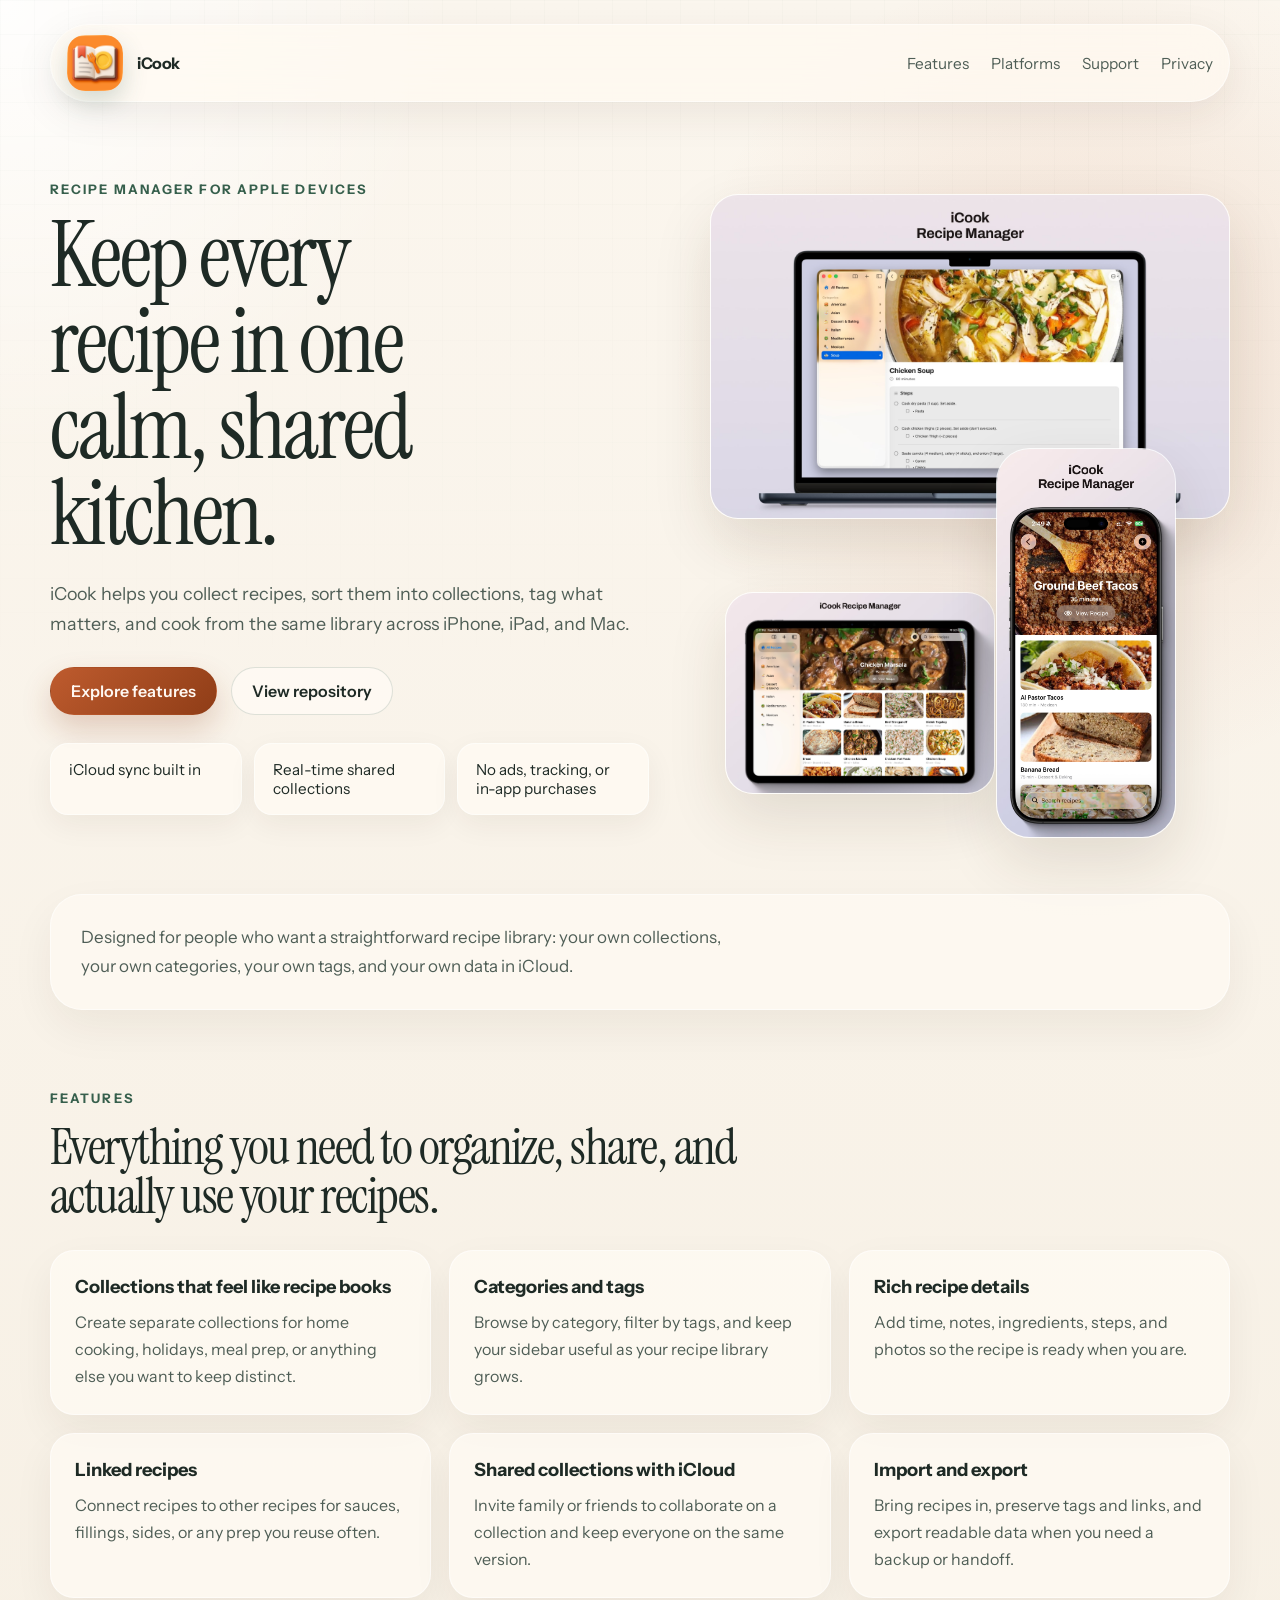
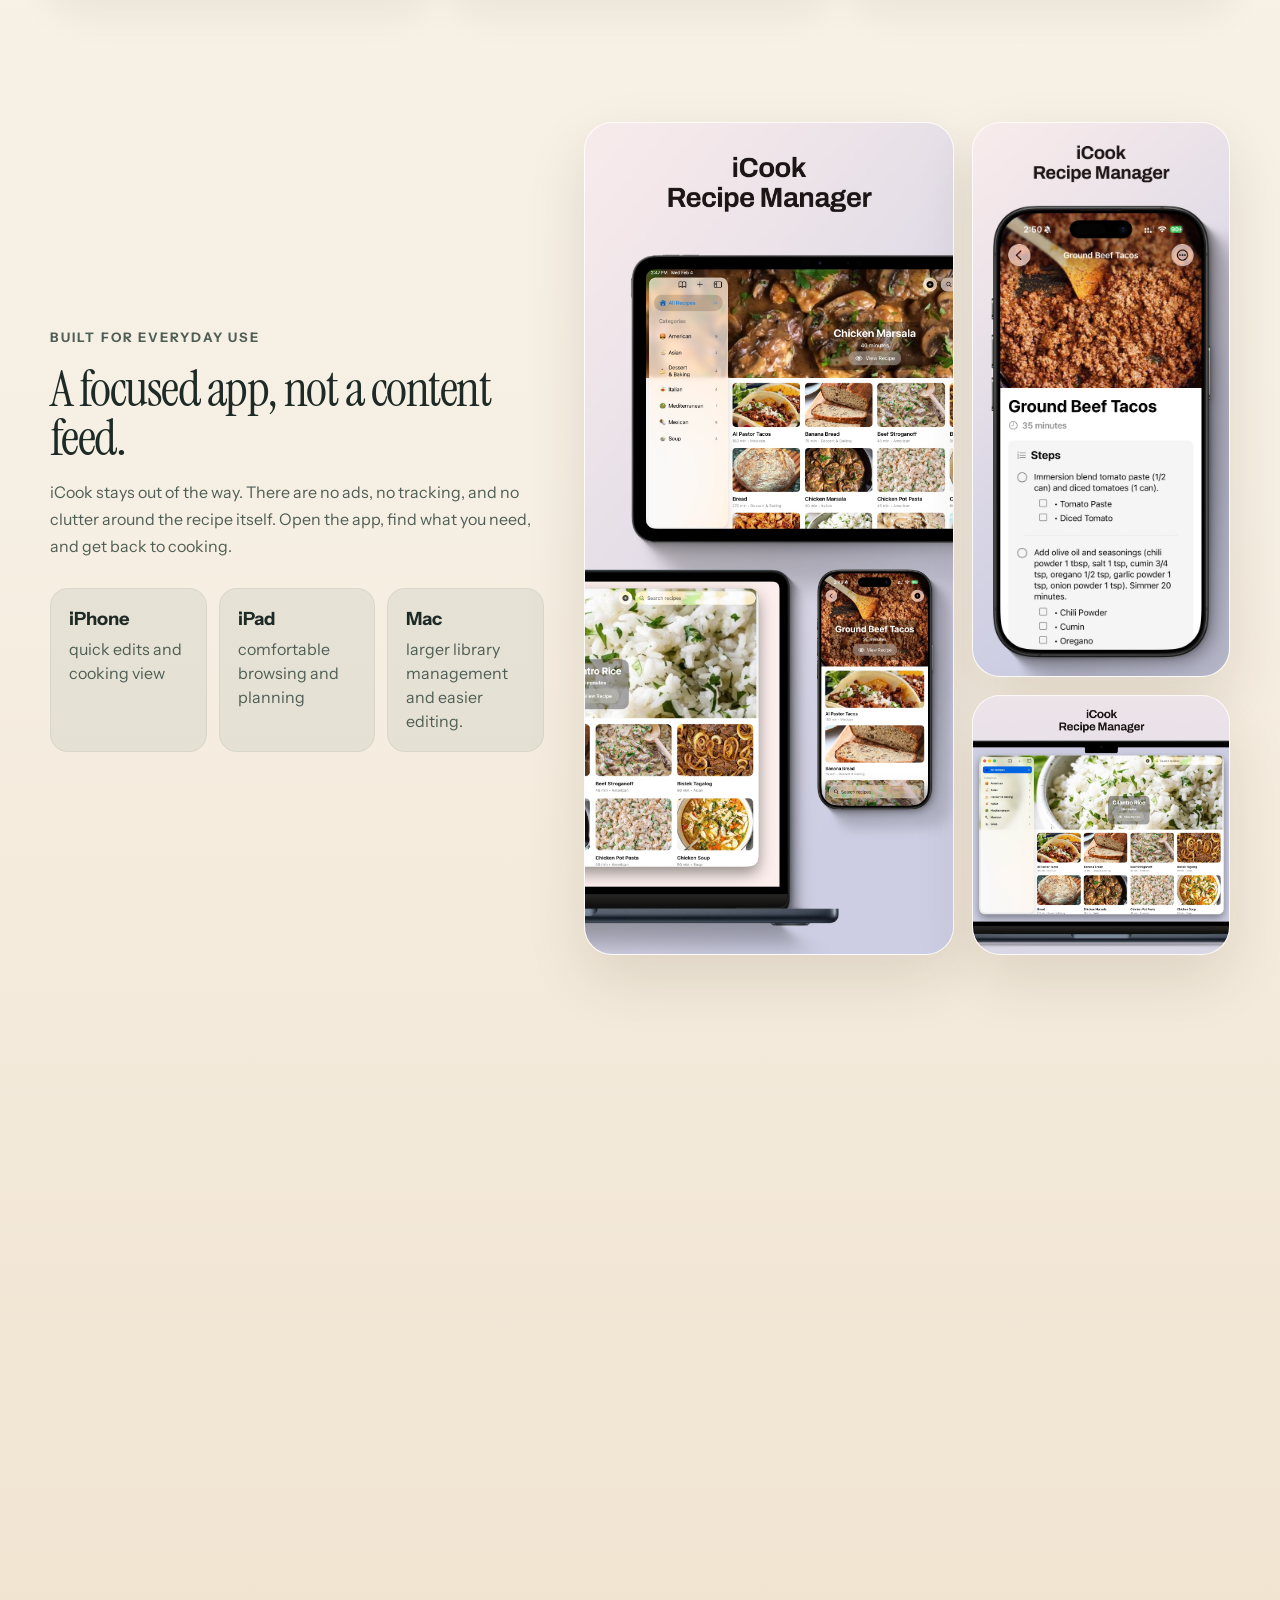
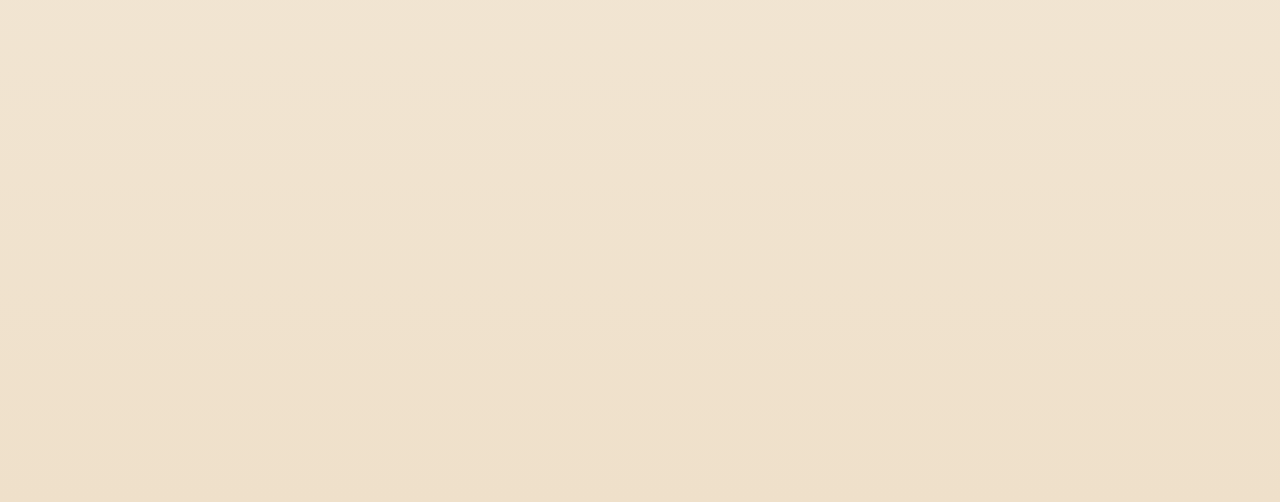
==== docs/index.html @ 50cb4909 "Updated docs" ====
<!DOCTYPE html>
<html lang="en">
<head>
  <meta charset="utf-8">
  <meta name="viewport" content="width=device-width, initial-scale=1">
  <title>iCook Recipe Manager</title>
  <meta
    name="description"
    content="iCook is a clean recipe manager for iPhone, iPad, and Mac with iCloud sync, shared collections, tags, import/export, and a focused cooking workflow."
  >
  <link rel="icon" type="image/png" href="icon-light.png">
  <link rel="preconnect" href="https://fonts.googleapis.com">
  <link rel="preconnect" href="https://fonts.gstatic.com" crossorigin>
  <link href="https://fonts.googleapis.com/css2?family=Instrument+Sans:wght@400;500;600;700&family=Instrument+Serif:ital@0;1&display=swap" rel="stylesheet">
  <link rel="stylesheet" href="site.css">
</head>
<body>
  <div class="page-shell">
    <header class="hero">
      <nav class="topbar" aria-label="Primary">
        <a class="brand" href="#top" aria-label="iCook home">
          <img src="icon-light.png" alt="" width="56" height="56">
          <span>iCook</span>
        </a>
        <div class="nav-links">
          <a href="#features">Features</a>
          <a href="#platforms">Platforms</a>
          <a href="Support.html">Support</a>
          <a href="PrivacyPolicy.html">Privacy</a>
        </div>
      </nav>

      <section class="hero-grid" id="top">
        <div class="hero-copy reveal">
          <p class="eyebrow">Recipe Manager for Apple devices</p>
          <h1>Keep every recipe in one calm, shared kitchen.</h1>
          <p class="lede">
            iCook helps you collect recipes, sort them into collections, tag what matters,
            and cook from the same library across iPhone, iPad, and Mac.
          </p>
          <div class="hero-actions">
            <a class="button button-primary" href="#features">Explore features</a>
            <a class="button button-secondary" href="https://github.com/gbabichev/iCook">View repository</a>
          </div>
          <ul class="hero-points" aria-label="Highlights">
            <li>iCloud sync built in</li>
            <li>Real-time shared collections</li>
            <li>No ads, tracking, or in-app purchases</li>
          </ul>
        </div>

        <div class="hero-visual reveal" aria-label="iCook app previews">
          <div class="device-stack">
            <figure class="shot shot-mac">
              <img src="Mac-1.jpg" alt="iCook on Mac showing recipe collections and details">
            </figure>
            <figure class="shot shot-ipad">
              <img src="iPad-1.jpg" alt="iCook on iPad showing the collection and recipe interface">
            </figure>
            <figure class="shot shot-iphone">
              <img src="iOS-1.jpg" alt="iCook on iPhone showing a recipe detail screen">
            </figure>
          </div>
        </div>
      </section>
    </header>

    <main>
      <section class="summary-band reveal">
        <p>
          Designed for people who want a straightforward recipe library:
          your own collections, your own categories, your own tags, and your own data in iCloud.
        </p>
      </section>

      <section class="section" id="features">
        <div class="section-heading reveal">
          <p class="eyebrow">Features</p>
          <h2>Everything you need to organize, share, and actually use your recipes.</h2>
        </div>

        <div class="feature-grid">
          <article class="feature-card reveal">
            <h3>Collections that feel like recipe books</h3>
            <p>Create separate collections for home cooking, holidays, meal prep, or anything else you want to keep distinct.</p>
          </article>

          <article class="feature-card reveal">
            <h3>Categories and tags</h3>
            <p>Browse by category, filter by tags, and keep your sidebar useful as your recipe library grows.</p>
          </article>

          <article class="feature-card reveal">
            <h3>Rich recipe details</h3>
            <p>Add time, notes, ingredients, steps, and photos so the recipe is ready when you are.</p>
          </article>

          <article class="feature-card reveal">
            <h3>Linked recipes</h3>
            <p>Connect recipes to other recipes for sauces, fillings, sides, or any prep you reuse often.</p>
          </article>

          <article class="feature-card reveal">
            <h3>Shared collections with iCloud</h3>
            <p>Invite family or friends to collaborate on a collection and keep everyone on the same version.</p>
          </article>

          <article class="feature-card reveal">
            <h3>Import and export</h3>
            <p>Bring recipes in, preserve tags and links, and export readable data when you need a backup or handoff.</p>
          </article>
        </div>
      </section>

      <section class="section spotlight">
        <div class="spotlight-copy reveal">
          <p class="eyebrow">Built for everyday use</p>
          <h2>A focused app, not a content feed.</h2>
          <p>
            iCook stays out of the way. There are no ads, no tracking, and no clutter around the recipe itself.
            Open the app, find what you need, and get back to cooking.
          </p>
          <div class="stat-row" aria-label="Product highlights">
            <div class="stat">
              <strong>iPhone</strong>
              <span>quick edits and cooking view</span>
            </div>
            <div class="stat">
              <strong>iPad</strong>
              <span>comfortable browsing and planning</span>
            </div>
            <div class="stat">
              <strong>Mac</strong>
              <span>larger library management and easier editing.</span>
            </div>
          </div>
        </div>

        <div class="spotlight-gallery reveal">
          <figure class="gallery-panel gallery-tall">
            <img src="All.jpg" alt="Combined preview of iCook across Apple devices">
          </figure>
          <figure class="gallery-panel">
            <img src="iOS-2.jpg" alt="iCook on iPhone showing recipe browsing">
          </figure>
          <figure class="gallery-panel">
            <img src="Mac-2.jpg" alt="iCook on Mac showing collection management">
          </figure>
        </div>
      </section>

      <!-- <section class="section workflow">
        <div class="section-heading reveal">
          <p class="eyebrow">Workflow</p>
          <h2>Simple structure for the way real kitchens work.</h2>
        </div>

        <div class="workflow-grid">
          <article class="workflow-step reveal">
            <span>01</span>
            <h3>Save recipes cleanly</h3>
            <p>Capture ingredients, steps, timing, and photos in one place instead of spreading them across notes and screenshots.</p>
          </article>

          <article class="workflow-step reveal">
            <span>02</span>
            <h3>Sort them your way</h3>
            <p>Use collections, categories, and tags to keep weeknight dinners separate from baking projects or shared family recipes.</p>
          </article>

          <article class="workflow-step reveal">
            <span>03</span>
            <h3>Share when it helps</h3>
            <p>Turn a private collection into a shared one through iCloud when you want someone else to add or update recipes.</p>
          </article>
        </div>
      </section> -->

      <section class="section platforms" id="platforms">
        <div class="platforms-copy reveal">
          <p class="eyebrow">Platforms</p>
          <h2>Made for iPhone, iPad, and Mac.</h2>
          <p>
            Your recipes sync through iCloud, so the same library is available across your Apple devices.
            Start on one screen, keep cooking on another.
          </p>
          <div class="platform-list">
            <div>
              <strong>Sync</strong>
              <p>Recipes and collections stay up to date across devices.</p>
            </div>
            <div>
              <strong>Sharing</strong>
              <p>Accept and manage shared collections on iOS and macOS.</p>
            </div>
            <div>
              <strong>Privacy</strong>
              <p>Your data lives in your iCloud account, not on third-party servers.</p>
            </div>
          </div>
        </div>

        <div class="platforms-shot reveal">
          <img src="iPad-2.jpg" alt="iCook on iPad showing category and recipe management">
        </div>
      </section>

      <section class="section closing reveal">
        <div>
          <p class="eyebrow">Learn more</p>
          <h2>Clear product, clear support.</h2>
          <p>
            If you publish this site with GitHub Pages, the support and privacy pages are already included alongside it.
          </p>
        </div>
        <div class="closing-actions">
          <a class="button button-primary" href="Support.html">Open support</a>
          <a class="button button-secondary" href="PrivacyPolicy.html">Read privacy policy</a>
        </div>
      </section>
    </main>
  </div>

  <script src="site.js"></script>
</body>
</html>
---- docs/site.css ----
:root {
  --bg: #f6efe3;
  --bg-strong: #f2e5d1;
  --surface: rgba(255, 252, 247, 0.82);
  --surface-strong: #fffaf2;
  --ink: #1e2a25;
  --ink-soft: #4f5e56;
  --line: rgba(44, 77, 59, 0.14);
  --accent: #be5b2e;
  --accent-strong: #8f3d17;
  --leaf: #365f4c;
  --shadow: 0 24px 60px rgba(58, 41, 20, 0.12);
  --radius-xl: 32px;
  --radius-lg: 24px;
  --radius-md: 18px;
  --content-width: 1180px;
}

* {
  box-sizing: border-box;
}

html {
  scroll-behavior: smooth;
}

body {
  margin: 0;
  min-width: 320px;
  font-family: "Instrument Sans", "Avenir Next", "Segoe UI", sans-serif;
  color: var(--ink);
  background:
    radial-gradient(circle at top left, rgba(255, 255, 255, 0.9), transparent 28rem),
    radial-gradient(circle at 85% 10%, rgba(190, 91, 46, 0.14), transparent 26rem),
    linear-gradient(180deg, #fbf6ee 0%, var(--bg) 56%, #efe0ca 100%);
}

body::before {
  content: "";
  position: fixed;
  inset: 0;
  pointer-events: none;
  background-image:
    linear-gradient(rgba(54, 95, 76, 0.035) 1px, transparent 1px),
    linear-gradient(90deg, rgba(54, 95, 76, 0.035) 1px, transparent 1px);
  background-size: 34px 34px;
  mask-image: linear-gradient(180deg, rgba(0, 0, 0, 0.55), transparent 80%);
}

img {
  display: block;
  max-width: 100%;
}

a {
  color: inherit;
  text-decoration: none;
}

.page-shell {
  position: relative;
  z-index: 1;
  padding-bottom: 2.5rem;
}

.hero,
.section,
.summary-band,
.site-footer,
.info-shell {
  width: min(calc(100% - 32px), var(--content-width));
  margin-inline: auto;
}

.hero {
  padding: 24px 0 56px;
}

.topbar {
  display: flex;
  align-items: center;
  justify-content: space-between;
  gap: 24px;
  padding: 10px 16px;
  background: rgba(255, 250, 242, 0.72);
  border: 1px solid rgba(255, 255, 255, 0.5);
  border-radius: 999px;
  backdrop-filter: blur(18px);
  box-shadow: 0 12px 40px rgba(58, 41, 20, 0.08);
}

.brand {
  display: inline-flex;
  align-items: center;
  gap: 14px;
  font-weight: 700;
  letter-spacing: -0.03em;
}

.brand img,
.brand-mark img {
  width: 56px;
  height: 56px;
  border-radius: 18px;
  box-shadow: 0 10px 24px rgba(54, 95, 76, 0.22);
}

.nav-links {
  display: inline-flex;
  align-items: center;
  gap: 22px;
  color: var(--ink-soft);
  font-size: 0.96rem;
}

.nav-links a {
  position: relative;
}

.nav-links a::after {
  content: "";
  position: absolute;
  left: 0;
  bottom: -6px;
  width: 100%;
  height: 2px;
  background: var(--accent);
  transform: scaleX(0);
  transform-origin: left;
  transition: transform 180ms ease;
}

.nav-links a:hover::after,
.nav-links a:focus-visible::after {
  transform: scaleX(1);
}

.hero-grid {
  display: grid;
  grid-template-columns: minmax(0, 1.05fr) minmax(320px, 0.95fr);
  gap: 40px;
  align-items: center;
  padding-top: 56px;
}

.hero-copy h1,
.section-heading h2,
.spotlight-copy h2,
.platforms-copy h2,
.closing h2,
.info-header h1,
.info-card h2,
.policy-card h2,
.policy-card h3 {
  margin: 0;
  font-family: "Instrument Serif", Georgia, serif;
  font-weight: 400;
  letter-spacing: -0.03em;
  line-height: 0.96;
}

.hero-copy h1 {
  max-width: 10ch;
  font-size: clamp(3.7rem, 7vw, 6.6rem);
}

.eyebrow {
  margin: 0 0 16px;
  color: var(--leaf);
  font-size: 0.82rem;
  font-weight: 700;
  letter-spacing: 0.16em;
  text-transform: uppercase;
}

.lede,
.summary-band p,
.feature-card p,
.spotlight-copy p,
.workflow-step p,
.platforms-copy p,
.platform-list p,
.closing p,
.info-header p,
.info-card p,
.info-card li,
.policy-card p,
.policy-card li {
  color: var(--ink-soft);
  line-height: 1.7;
}

.lede {
  max-width: 56ch;
  margin: 22px 0 0;
  font-size: 1.12rem;
}

.hero-actions,
.closing-actions,
.card-actions {
  display: flex;
  flex-wrap: wrap;
  gap: 14px;
  margin-top: 28px;
}

.button {
  display: inline-flex;
  align-items: center;
  justify-content: center;
  min-height: 48px;
  padding: 0 20px;
  border-radius: 999px;
  border: 1px solid transparent;
  font-weight: 600;
  transition:
    transform 180ms ease,
    border-color 180ms ease,
    background-color 180ms ease,
    color 180ms ease;
}

.button:hover,
.button:focus-visible {
  transform: translateY(-1px);
}

.button-primary {
  color: #fff8f2;
  background: linear-gradient(135deg, var(--accent) 0%, var(--accent-strong) 100%);
  box-shadow: 0 14px 30px rgba(143, 61, 23, 0.22);
}

.button-secondary {
  border-color: rgba(54, 95, 76, 0.16);
  background: rgba(255, 251, 245, 0.82);
  color: var(--ink);
}

.button-tertiary {
  border-color: rgba(54, 95, 76, 0.16);
  background: rgba(255, 251, 245, 0.58);
  color: var(--ink-soft);
}

.hero-points {
  display: grid;
  grid-template-columns: repeat(3, minmax(0, 1fr));
  gap: 12px;
  padding: 0;
  margin: 28px 0 0;
  list-style: none;
}

.hero-points li {
  padding: 16px 18px;
  background: rgba(255, 251, 244, 0.72);
  border: 1px solid rgba(255, 255, 255, 0.5);
  border-radius: var(--radius-md);
  box-shadow: 0 10px 30px rgba(58, 41, 20, 0.06);
  color: var(--ink);
  font-size: 0.95rem;
}

.hero-visual {
  position: relative;
}

.device-stack {
  position: relative;
  min-height: 680px;
}

.shot {
  position: absolute;
  overflow: hidden;
  margin: 0;
  background: rgba(255, 255, 255, 0.55);
  border: 1px solid rgba(255, 255, 255, 0.55);
  box-shadow: var(--shadow);
}

.shot img,
.gallery-panel img,
.platforms-shot img {
  width: 100%;
  height: 100%;
  object-fit: cover;
}

.shot-mac {
  top: 36px;
  right: 0;
  width: min(100%, 520px);
  aspect-ratio: 16 / 10;
  border-radius: 28px;
}

.shot-ipad {
  left: 36px;
  bottom: 44px;
  width: min(52%, 270px);
  aspect-ratio: 4 / 3;
  border-radius: 28px;
}

.shot-iphone {
  right: 54px;
  bottom: 0;
  width: min(34%, 180px);
  aspect-ratio: 9 / 19.5;
  border-radius: 34px;
}

.summary-band {
  margin-bottom: 18px;
  padding: 28px 30px;
  background: rgba(255, 251, 244, 0.65);
  border: 1px solid rgba(255, 255, 255, 0.5);
  border-radius: var(--radius-xl);
  box-shadow: 0 18px 44px rgba(58, 41, 20, 0.06);
}

.summary-band p {
  max-width: 60ch;
  margin: 0;
  font-size: 1.06rem;
}

.section {
  padding: 62px 0;
}

.section-heading {
  max-width: 760px;
  margin-bottom: 30px;
}

.section-heading h2,
.spotlight-copy h2,
.platforms-copy h2,
.closing h2 {
  font-size: clamp(2.3rem, 4vw, 4rem);
}

.feature-grid {
  display: grid;
  grid-template-columns: repeat(3, minmax(0, 1fr));
  gap: 18px;
}

.info-grid {
  display: grid;
  grid-template-columns: repeat(2, minmax(0, 1fr));
  gap: 18px;
  align-items: start;
}

.feature-card,
.workflow-step,
.platform-list div,
.info-card,
.policy-card {
  padding: 24px;
  background: rgba(255, 251, 244, 0.72);
  border: 1px solid rgba(255, 255, 255, 0.55);
  border-radius: var(--radius-lg);
  box-shadow: 0 16px 40px rgba(58, 41, 20, 0.06);
}

.feature-card h3,
.workflow-step h3,
.stat strong,
.platform-list strong,
.info-card h2,
.policy-card h2,
.policy-card h3 {
  margin: 0 0 10px;
  font-size: 1.14rem;
  line-height: 1.3;
}

.feature-card p,
.workflow-step p,
.platform-list p {
  margin: 0;
}

.spotlight {
  display: grid;
  grid-template-columns: minmax(0, 0.88fr) minmax(320px, 1.12fr);
  gap: 26px;
  align-items: center;
}

.spotlight-copy {
  padding-right: 14px;
}

.stat-row {
  display: grid;
  grid-template-columns: repeat(3, minmax(0, 1fr));
  gap: 12px;
  margin-top: 28px;
}

.stat {
  padding: 18px;
  border-radius: var(--radius-md);
  background: rgba(54, 95, 76, 0.08);
  border: 1px solid rgba(54, 95, 76, 0.08);
}

.stat span {
  display: block;
  margin-top: 6px;
  color: var(--ink-soft);
  line-height: 1.5;
}

.spotlight-gallery {
  display: grid;
  grid-template-columns: 1.18fr 0.82fr;
  gap: 18px;
}

.gallery-panel {
  overflow: hidden;
  margin: 0;
  min-height: 260px;
  border-radius: 28px;
  background: rgba(255, 255, 255, 0.55);
  border: 1px solid rgba(255, 255, 255, 0.55);
  box-shadow: var(--shadow);
}

.gallery-tall {
  grid-row: span 2;
  min-height: 560px;
}

.workflow-grid {
  display: grid;
  grid-template-columns: repeat(3, minmax(0, 1fr));
  gap: 18px;
}

.workflow-step span {
  display: inline-flex;
  margin-bottom: 22px;
  font-size: 0.82rem;
  font-weight: 700;
  letter-spacing: 0.14em;
  text-transform: uppercase;
  color: var(--accent);
}

.platforms {
  display: grid;
  grid-template-columns: minmax(0, 0.85fr) minmax(320px, 1.15fr);
  gap: 28px;
  align-items: center;
}

.platform-list {
  display: grid;
  gap: 14px;
  margin-top: 28px;
}

.platforms-shot {
  overflow: hidden;
  min-height: 520px;
  border-radius: 30px;
  border: 1px solid rgba(255, 255, 255, 0.55);
  box-shadow: var(--shadow);
}

.closing {
  display: flex;
  align-items: center;
  justify-content: space-between;
  gap: 24px;
  padding-bottom: 92px;
}

.site-footer {
  padding-top: 8px;
  text-align: center;
  color: var(--ink-soft);
  font-size: 0.9rem;
}

.info-page {
  padding: 24px 0 40px;
}

.info-shell {
  display: grid;
  gap: 24px;
}

.info-header {
  padding: 28px 30px 8px;
}

.info-header h1 {
  font-size: clamp(2.3rem, 4vw, 4rem);
}

.info-header p {
  max-width: 62ch;
  margin: 20px 0 0;
  font-size: 1.04rem;
}

.info-card ul,
.policy-card ul {
  margin: 14px 0 0 18px;
  padding: 0;
}

.stack-list,
.faq-list,
.policy-shell {
  display: grid;
  gap: 16px;
}

.stack-list {
  margin-top: 18px;
}

.stack-item,
.faq-item {
  padding: 16px 18px;
  border-radius: var(--radius-md);
  background: rgba(255, 251, 244, 0.58);
  border: 1px solid rgba(255, 255, 255, 0.56);
}

.stack-item strong {
  display: block;
  margin-bottom: 4px;
  font-size: 0.98rem;
}

.faq-item h3 {
  margin: 0 0 8px;
  font-size: 1rem;
}

.callout {
  margin-top: 18px;
  padding: 16px 18px;
  border-left: 4px solid var(--accent);
  border-radius: 14px;
  background: rgba(190, 91, 46, 0.08);
  color: var(--ink);
}

.meta-note {
  color: var(--ink-soft);
  font-size: 0.94rem;
}

.back-link {
  display: inline-flex;
  align-items: center;
  gap: 8px;
  color: var(--leaf);
  font-weight: 600;
}

.reveal {
  opacity: 0;
  transform: translateY(20px);
  transition:
    opacity 640ms ease,
    transform 640ms ease;
}

.reveal.is-visible {
  opacity: 1;
  transform: translateY(0);
}

@media (prefers-reduced-motion: reduce) {
  html {
    scroll-behavior: auto;
  }

  .reveal,
  .button,
  .nav-links a::after {
    transition: none;
  }

  .reveal {
    opacity: 1;
    transform: none;
  }
}

@media (max-width: 1080px) {
  .hero-grid,
  .spotlight,
  .platforms,
  .closing,
  .info-grid {
    grid-template-columns: 1fr;
  }

  .device-stack {
    min-height: 600px;
  }

  .feature-grid,
  .workflow-grid {
    grid-template-columns: repeat(2, minmax(0, 1fr));
  }

  .spotlight-copy,
  .platforms-copy {
    padding-right: 0;
  }
}

@media (max-width: 760px) {
  .hero,
  .section,
  .summary-band,
  .site-footer,
  .info-shell {
    width: min(calc(100% - 20px), var(--content-width));
  }

  .topbar {
    flex-direction: column;
    align-items: flex-start;
    border-radius: 28px;
  }

  .nav-links {
    flex-wrap: wrap;
    gap: 14px 18px;
  }

  .hero {
    padding-top: 14px;
  }

  .hero-grid {
    padding-top: 34px;
  }

  .hero-copy h1 {
    max-width: none;
    font-size: clamp(3rem, 14vw, 4.6rem);
  }

  .hero-points,
  .feature-grid,
  .workflow-grid,
  .stat-row,
  .spotlight-gallery,
  .info-grid {
    grid-template-columns: 1fr;
  }

  .device-stack {
    min-height: 520px;
  }

  .shot-mac {
    position: relative;
    top: auto;
    right: auto;
    width: 100%;
  }

  .shot-ipad,
  .shot-iphone {
    position: absolute;
  }

  .shot-ipad {
    left: 0;
    bottom: 18px;
    width: 52%;
  }

  .shot-iphone {
    right: 18px;
    bottom: 0;
    width: 36%;
  }

  .gallery-tall,
  .platforms-shot {
    min-height: 340px;
  }

  .summary-band,
  .feature-card,
  .workflow-step,
  .platform-list div,
  .info-card,
  .policy-card {
    border-radius: 22px;
  }

  .info-card,
  .policy-card {
    padding: 20px;
  }

  .info-header {
    padding: 12px 4px 0;
  }

  .closing {
    padding-bottom: 72px;
  }
}
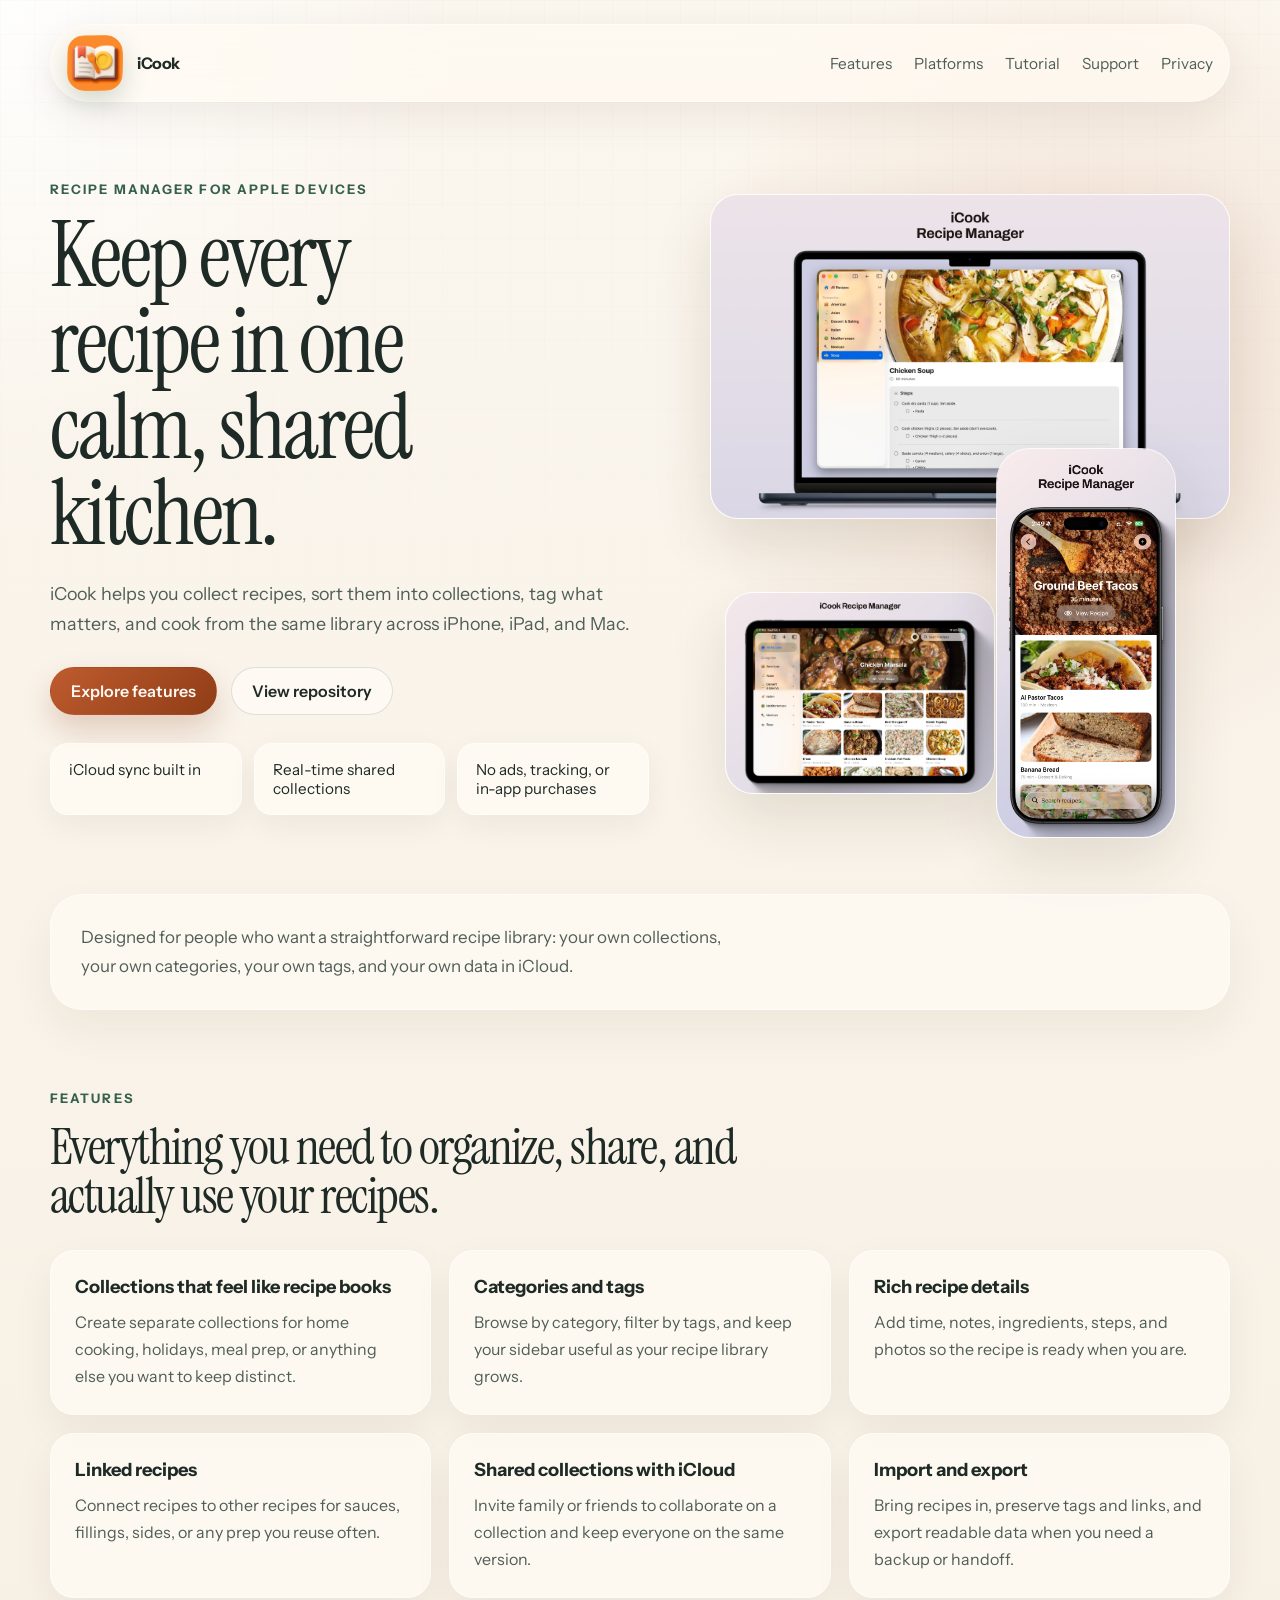
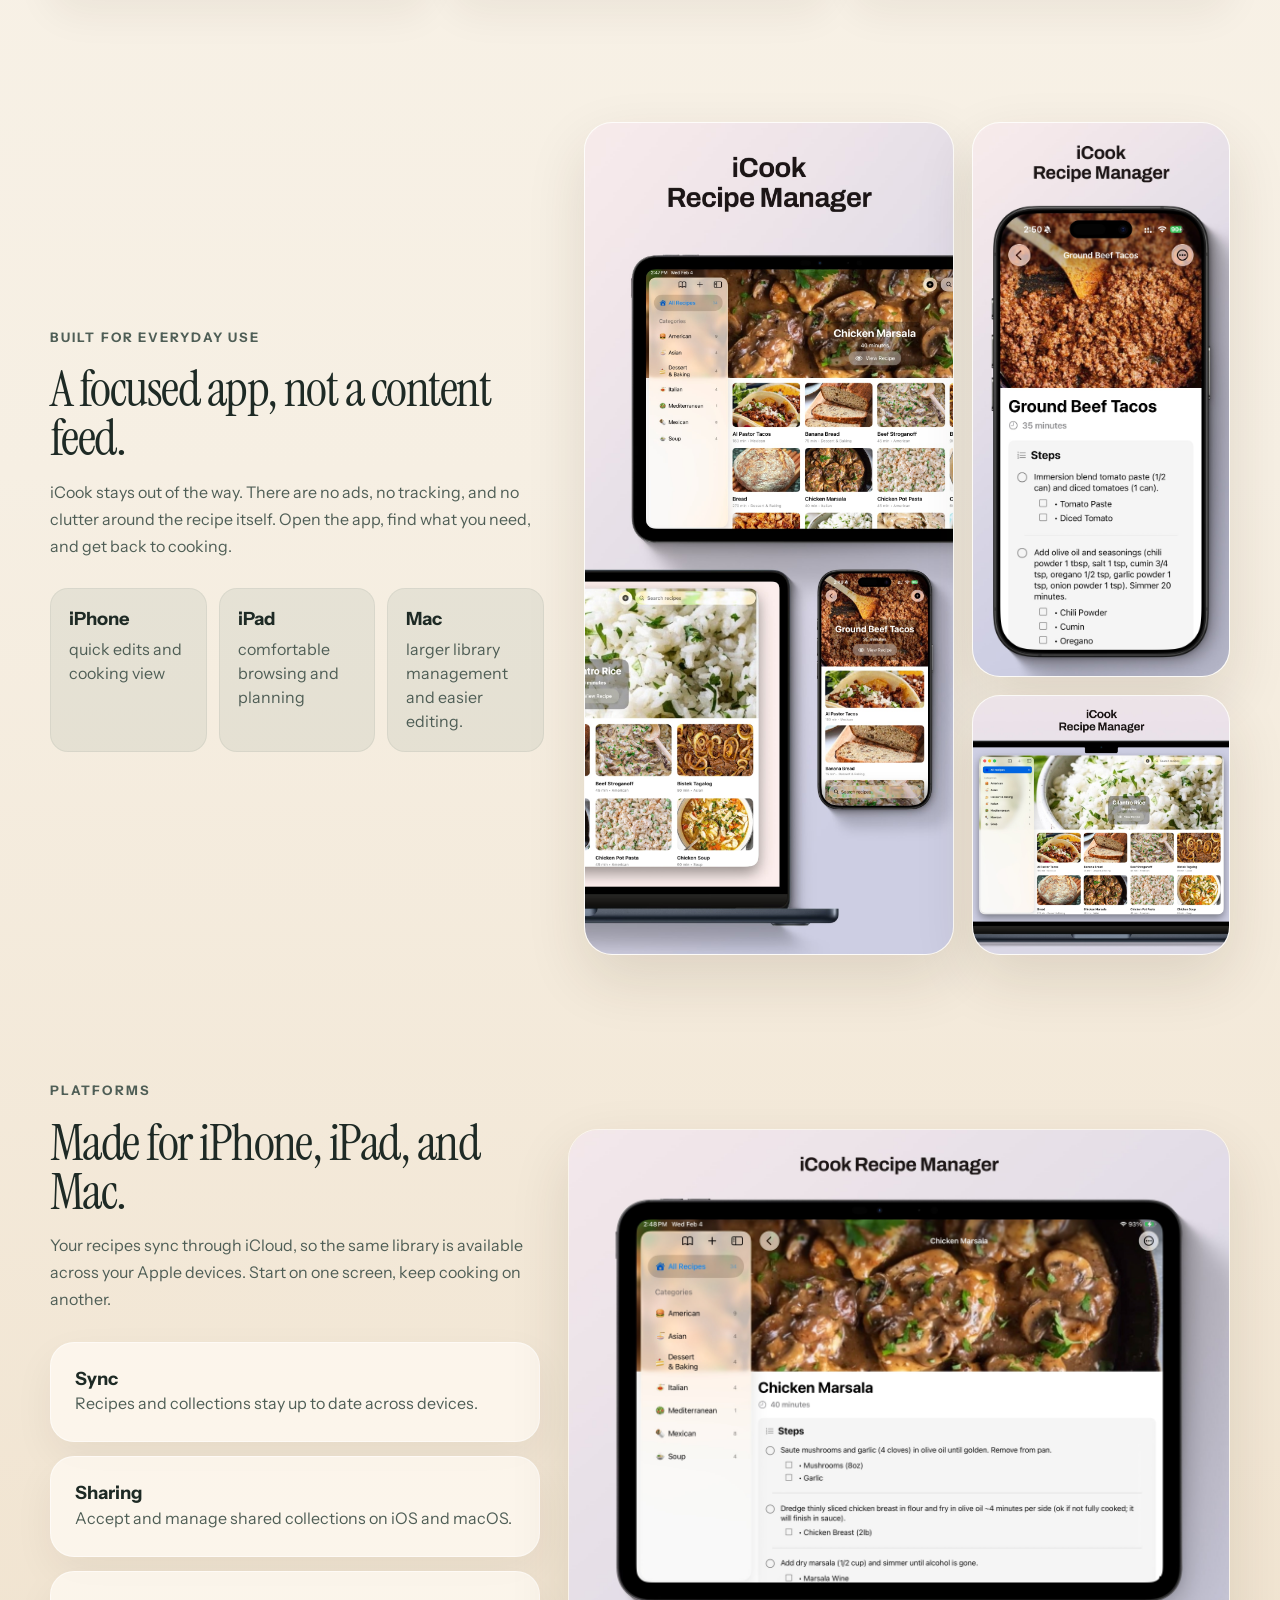
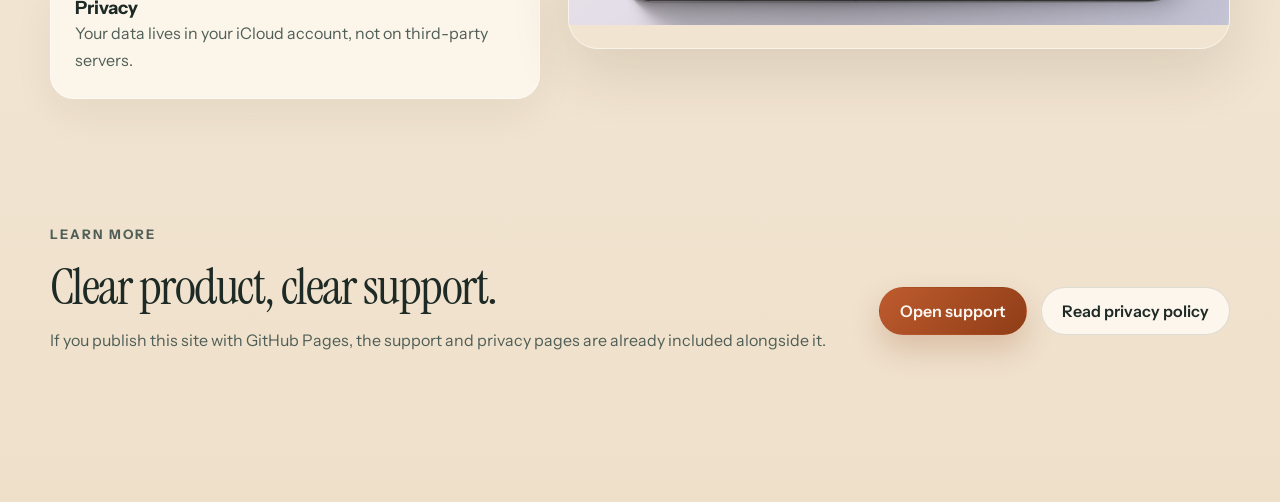
==== commit 3bb10487: "Added tutorial page and minor UI tweaks" ====
--- a/docs/index.html
+++ b/docs/index.html
@@ -25,6 +25,7 @@
         <div class="nav-links">
           <a href="#features">Features</a>
           <a href="#platforms">Platforms</a>
+          <a href="Tutorial.html">Tutorial</a>
           <a href="Support.html">Support</a>
           <a href="PrivacyPolicy.html">Privacy</a>
         </div>
--- a/docs/site.css
+++ b/docs/site.css
@@ -523,9 +523,201 @@
 
 .stack-list,
 .faq-list,
-.policy-shell {
+.policy-shell,
+.tutorial-shell {
   display: grid;
   gap: 16px;
+}
+
+.tutorial-shell {
+  gap: 22px;
+}
+
+.tutorial-section {
+  display: grid;
+  gap: 22px;
+  padding: 24px;
+  background: rgba(255, 251, 244, 0.72);
+  border: 1px solid rgba(255, 255, 255, 0.55);
+  border-radius: var(--radius-lg);
+  box-shadow: 0 16px 40px rgba(58, 41, 20, 0.06);
+}
+
+.tutorial-heading h2 {
+  margin-bottom: 10px;
+  font-size: clamp(2rem, 3.4vw, 3.2rem);
+  font-family: "Instrument Serif", Georgia, serif;
+  font-weight: 400;
+  letter-spacing: -0.03em;
+  line-height: 0.96;
+}
+
+.tutorial-heading p:last-child {
+  max-width: 62ch;
+  margin: 0;
+  color: var(--ink-soft);
+  line-height: 1.7;
+}
+
+.tutorial-steps {
+  display: grid;
+  gap: 14px;
+}
+
+.tutorial-step {
+  display: grid;
+  grid-template-columns: 52px minmax(0, 1fr);
+  gap: 14px;
+  align-items: start;
+  padding: 18px 20px;
+  border-radius: var(--radius-md);
+  background: rgba(255, 251, 244, 0.58);
+  border: 1px solid rgba(255, 255, 255, 0.56);
+}
+
+.tutorial-step-number {
+  display: inline-flex;
+  align-items: center;
+  justify-content: center;
+  width: 40px;
+  height: 40px;
+  border-radius: 999px;
+  background: rgba(54, 95, 76, 0.12);
+  color: var(--leaf);
+  font-weight: 700;
+}
+
+.tutorial-step h3 {
+  margin: 0 0 8px;
+  font-size: 1rem;
+}
+
+.tutorial-step p {
+  margin: 0;
+  color: var(--ink-soft);
+  line-height: 1.65;
+}
+
+.tutorial-shot-placeholder {
+  display: grid;
+  place-items: center;
+  min-height: 240px;
+  padding: 28px;
+  text-align: center;
+  border-radius: 28px;
+  border: 1px dashed rgba(54, 95, 76, 0.26);
+  background:
+    linear-gradient(135deg, rgba(255, 255, 255, 0.68), rgba(255, 247, 237, 0.92)),
+    radial-gradient(circle at top right, rgba(190, 91, 46, 0.12), transparent 16rem);
+}
+
+.tutorial-shot-placeholder strong {
+  display: block;
+  margin-bottom: 8px;
+  font-size: 1rem;
+}
+
+.tutorial-shot-placeholder p {
+  max-width: 42ch;
+  margin: 0;
+  color: var(--ink-soft);
+  line-height: 1.65;
+}
+
+.tutorial-carousel {
+  display: grid;
+  gap: 16px;
+}
+
+.tutorial-carousel-viewport {
+  overflow: hidden;
+  border-radius: 28px;
+  background: rgba(255, 251, 244, 0.82);
+  border: 1px solid rgba(255, 255, 255, 0.56);
+  box-shadow: 0 16px 40px rgba(58, 41, 20, 0.06);
+}
+
+.tutorial-carousel-track {
+  position: relative;
+  min-height: 520px;
+}
+
+.tutorial-carousel-slide {
+  display: none;
+  margin: 0;
+}
+
+.tutorial-carousel-slide.is-active {
+  display: block;
+}
+
+.tutorial-carousel-slide img {
+  width: 100%;
+  height: 100%;
+  max-height: 680px;
+  object-fit: contain;
+  background: linear-gradient(180deg, rgba(255, 252, 247, 0.96), rgba(245, 236, 222, 0.96));
+}
+
+.tutorial-carousel-slide figcaption {
+  padding: 14px 16px 16px;
+  color: var(--ink-soft);
+  font-size: 0.95rem;
+  line-height: 1.5;
+}
+
+.tutorial-carousel-controls {
+  display: flex;
+  align-items: center;
+  justify-content: space-between;
+  gap: 16px;
+}
+
+.tutorial-carousel-button {
+  min-height: 44px;
+  padding: 0 18px;
+  border: 1px solid rgba(54, 95, 76, 0.16);
+  border-radius: 999px;
+  background: rgba(255, 251, 245, 0.82);
+  color: var(--ink);
+  font: inherit;
+  font-weight: 600;
+  cursor: pointer;
+  transition:
+    transform 180ms ease,
+    border-color 180ms ease,
+    background-color 180ms ease;
+}
+
+.tutorial-carousel-button:hover,
+.tutorial-carousel-button:focus-visible {
+  transform: translateY(-1px);
+}
+
+.tutorial-carousel-dots {
+  display: flex;
+  align-items: center;
+  justify-content: center;
+  gap: 10px;
+  flex: 1;
+}
+
+.tutorial-carousel-dot {
+  width: 12px;
+  height: 12px;
+  padding: 0;
+  border: 0;
+  border-radius: 999px;
+  background: rgba(54, 95, 76, 0.2);
+  cursor: pointer;
+  transition:
+    transform 180ms ease,
+    background-color 180ms ease;
+}
+
+.tutorial-carousel-dot.is-active {
+  background: var(--accent);
+  transform: scale(1.15);
 }
 
 .stack-list {
@@ -669,6 +861,15 @@
     grid-template-columns: 1fr;
   }
 
+  .tutorial-carousel-track {
+    min-height: 420px;
+  }
+
+  .tutorial-carousel-controls {
+    flex-wrap: wrap;
+    justify-content: center;
+  }
+
   .device-stack {
     min-height: 520px;
   }
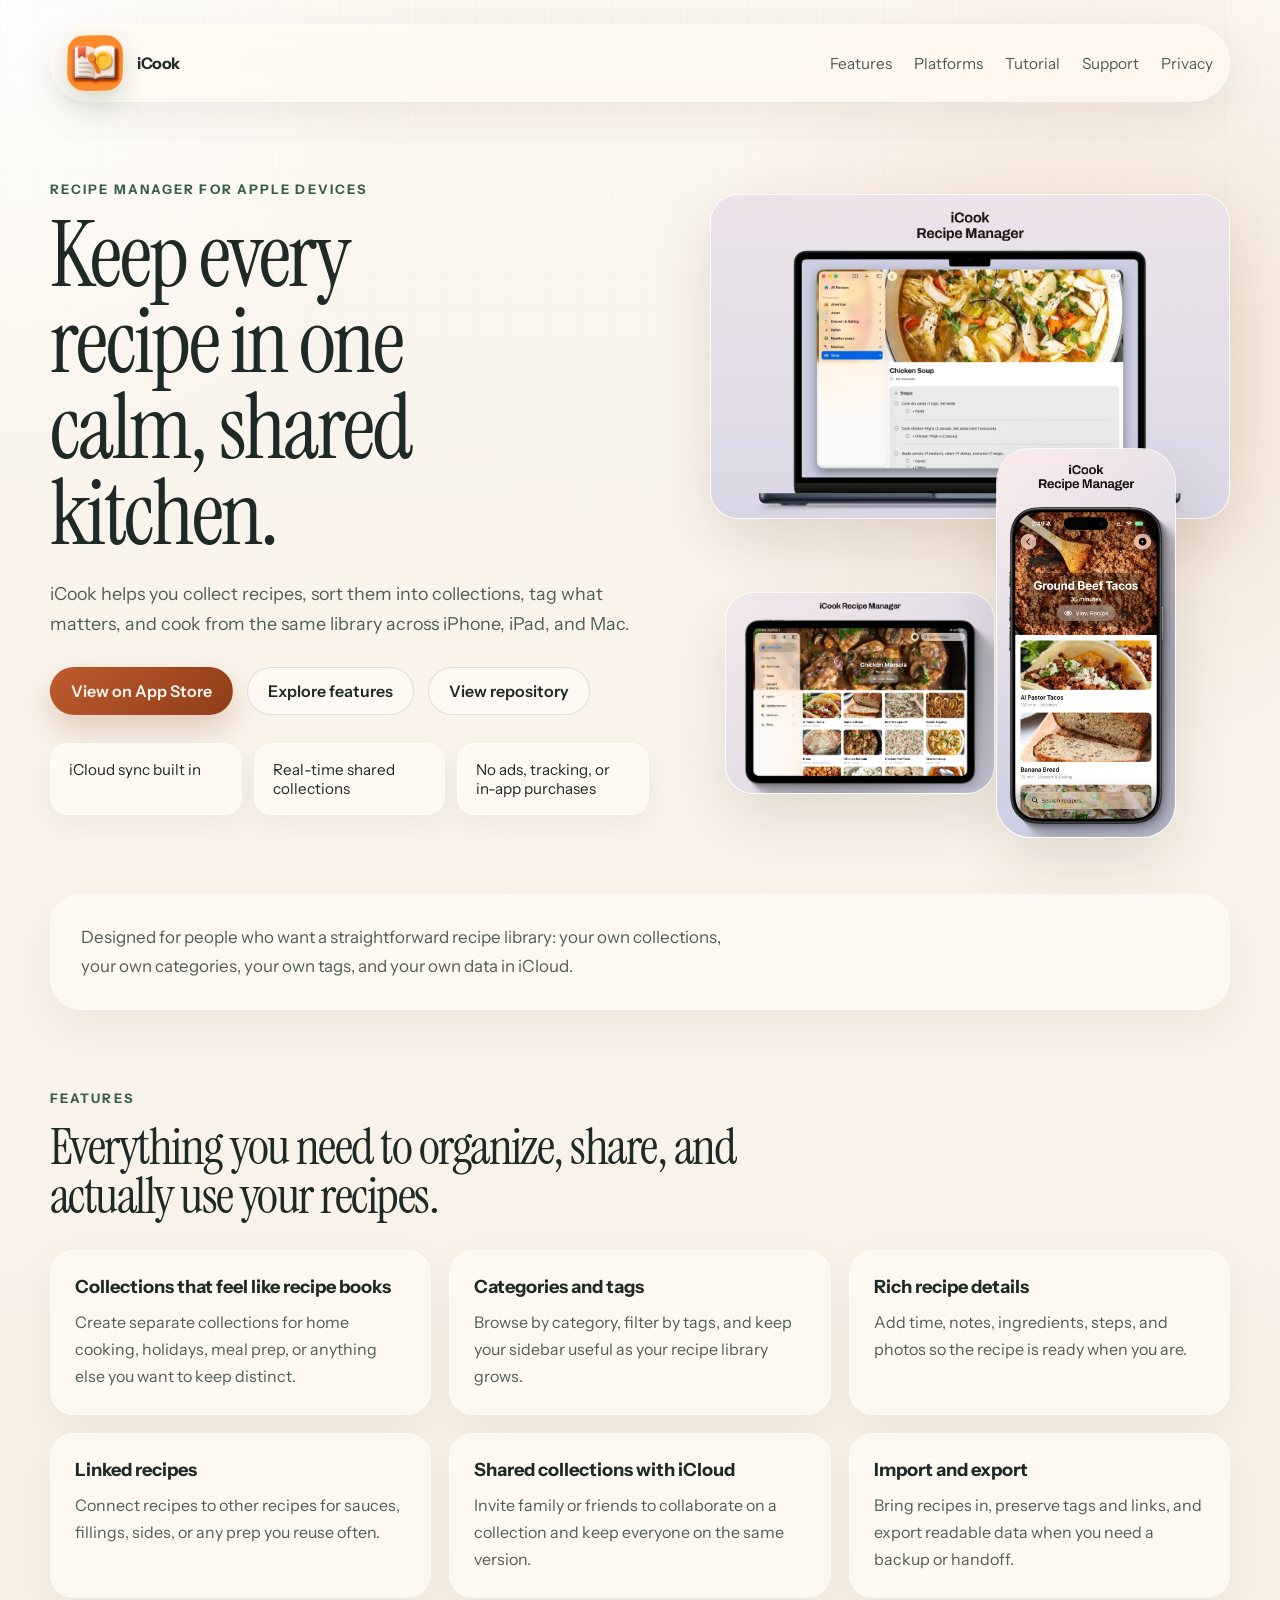
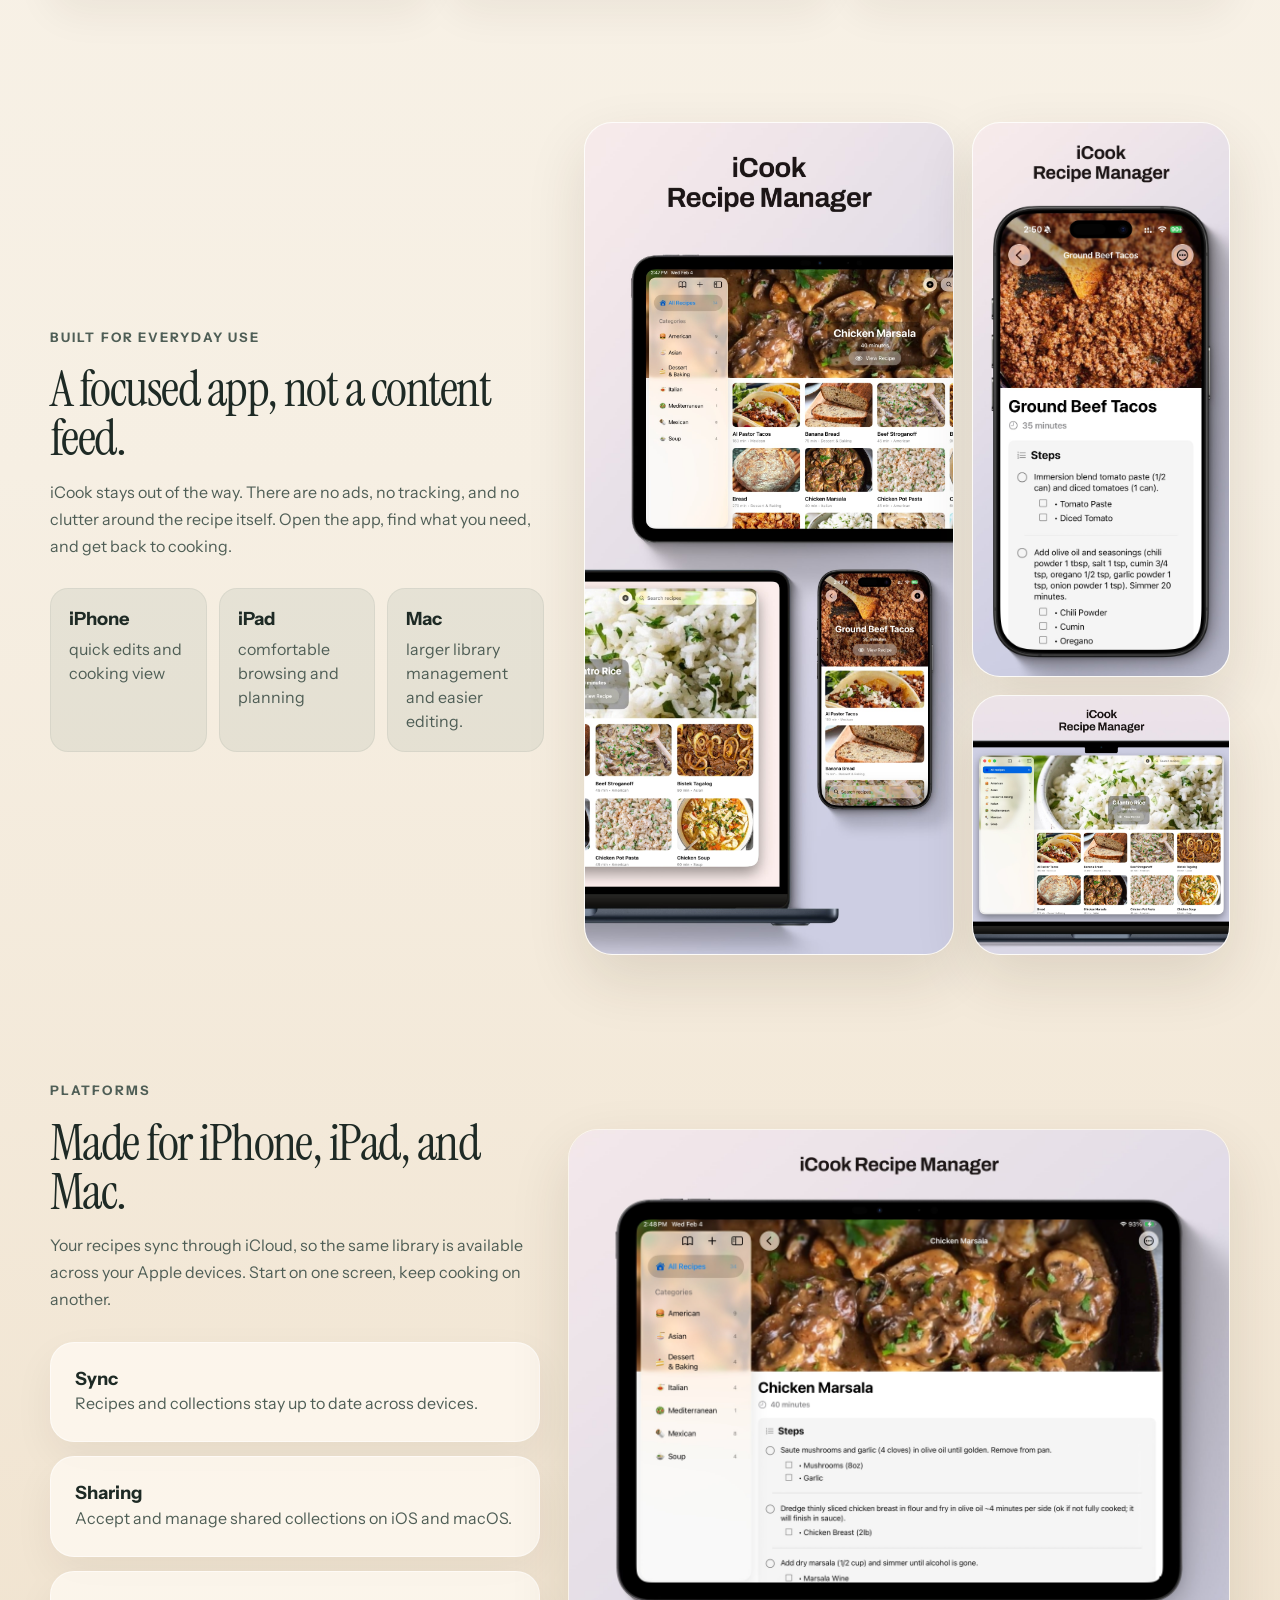
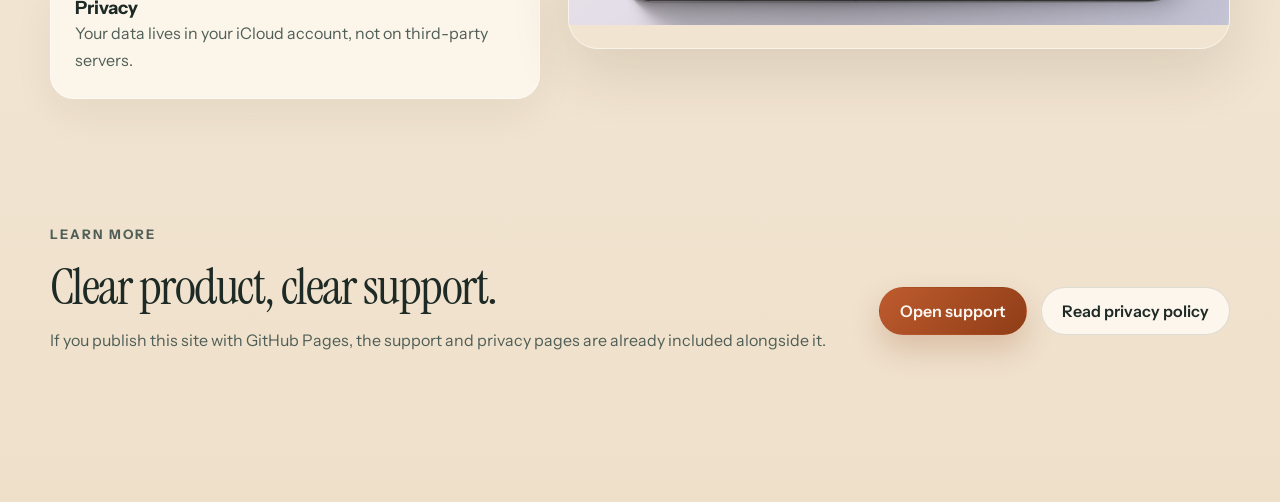
==== commit fd2182a5: "Updated website" ====
--- a/docs/index.html
+++ b/docs/index.html
@@ -18,11 +18,16 @@
   <div class="page-shell">
     <header class="hero">
       <nav class="topbar" aria-label="Primary">
-        <a class="brand" href="#top" aria-label="iCook home">
+        <a class="brand" href="index.html" aria-label="iCook home">
           <img src="icon-light.png" alt="" width="56" height="56">
           <span>iCook</span>
         </a>
-        <div class="nav-links">
+        <button class="menu-toggle" type="button" aria-expanded="false" aria-controls="primary-nav" aria-label="Open menu">
+          <span></span>
+          <span></span>
+          <span></span>
+        </button>
+        <div class="nav-links" id="primary-nav">
           <a href="#features">Features</a>
           <a href="#platforms">Platforms</a>
           <a href="Tutorial.html">Tutorial</a>
@@ -40,7 +45,8 @@
             and cook from the same library across iPhone, iPad, and Mac.
           </p>
           <div class="hero-actions">
-            <a class="button button-primary" href="#features">Explore features</a>
+            <a class="button button-primary" href="#">View on App Store</a>
+            <a class="button button-secondary" href="#features">Explore features</a>
             <a class="button button-secondary" href="https://github.com/gbabichev/iCook">View repository</a>
           </div>
           <ul class="hero-points" aria-label="Highlights">
--- a/docs/site.css
+++ b/docs/site.css
@@ -113,6 +113,47 @@
   font-size: 0.96rem;
 }
 
+.menu-toggle {
+  display: none;
+  flex-direction: column;
+  align-items: center;
+  justify-content: center;
+  width: 46px;
+  height: 46px;
+  padding: 0;
+  border: 1px solid rgba(54, 95, 76, 0.14);
+  border-radius: 999px;
+  background: rgba(255, 251, 245, 0.82);
+  color: var(--ink);
+  box-shadow: 0 10px 24px rgba(58, 41, 20, 0.08);
+}
+
+.menu-toggle span {
+  display: block;
+  width: 16px;
+  height: 2px;
+  border-radius: 999px;
+  background: currentColor;
+  transition: transform 180ms ease, opacity 180ms ease;
+  transform-origin: center;
+}
+
+.menu-toggle span + span {
+  margin-top: 3px;
+}
+
+.menu-toggle[aria-expanded="true"] span:nth-child(1) {
+  transform: translateY(5px) rotate(45deg);
+}
+
+.menu-toggle[aria-expanded="true"] span:nth-child(2) {
+  opacity: 0;
+}
+
+.menu-toggle[aria-expanded="true"] span:nth-child(3) {
+  transform: translateY(-5px) rotate(-45deg);
+}
+
 .nav-links a {
   position: relative;
 }
@@ -829,14 +870,35 @@
   }
 
   .topbar {
+    display: grid;
+    grid-template-columns: minmax(0, 1fr) auto;
+    align-items: center;
+    border-radius: 28px;
+  }
+
+  .menu-toggle {
+    display: inline-flex;
+  }
+
+  .nav-links {
+    display: none;
+    grid-column: 1 / -1;
+    width: 100%;
+    margin-top: 8px;
+    padding-top: 14px;
+    border-top: 1px solid var(--line);
     flex-direction: column;
     align-items: flex-start;
-    border-radius: 28px;
-  }
-
-  .nav-links {
-    flex-wrap: wrap;
-    gap: 14px 18px;
+    gap: 12px;
+  }
+
+  .topbar.is-open .nav-links {
+    display: flex;
+  }
+
+  .nav-links a {
+    width: 100%;
+    padding: 2px 0;
   }
 
   .hero {
